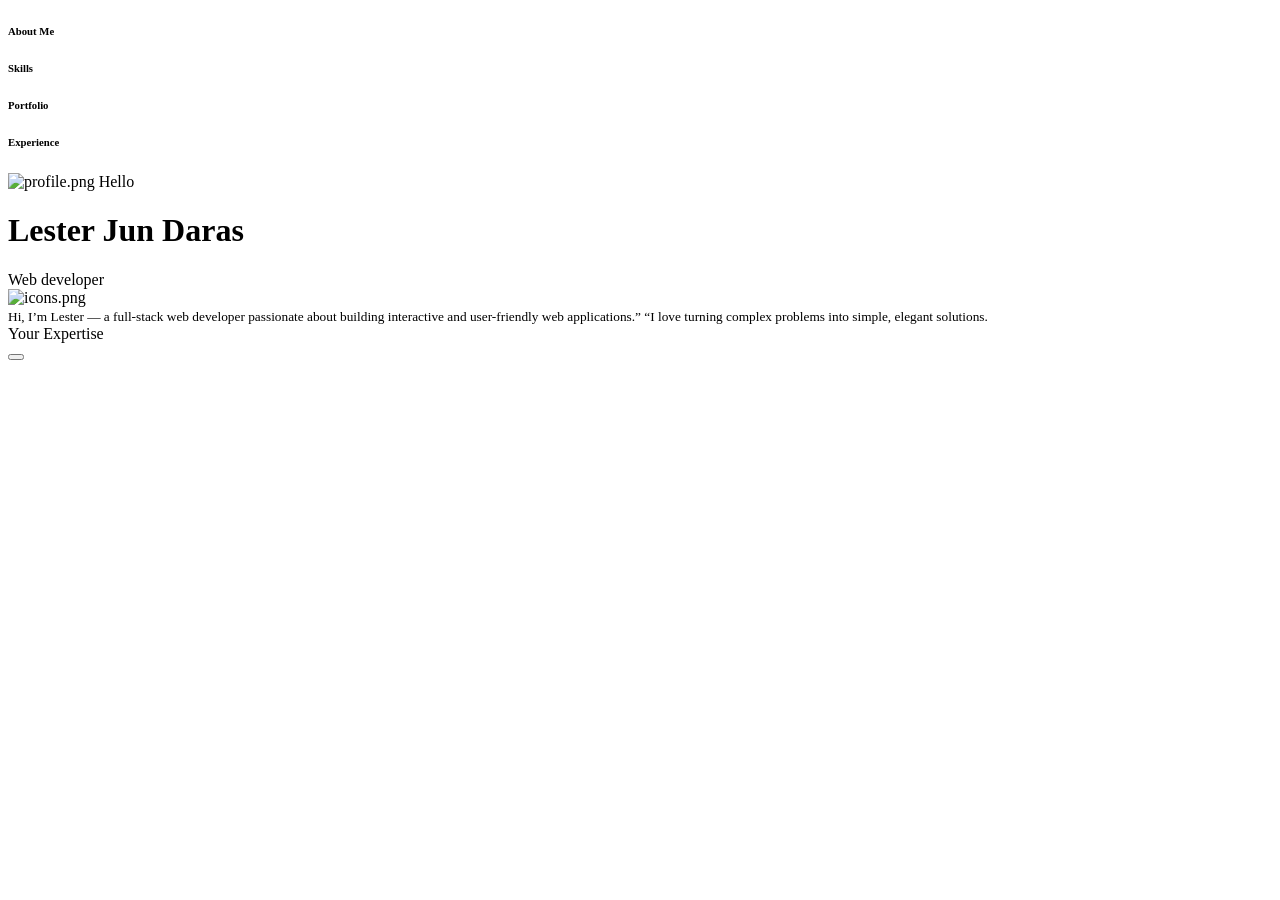
==== index.html @ d923a640 "Add initial HTML and CSS files for layout and styling" ====
<!DOCTYPE html>
<html lang="en">
<head>
    <meta charset="UTF-8">
    <meta name="viewport" content="width=device-width, initial-scale=1.0">
    <link rel="stylesheet" type="text/css" href="style.css">
    <title>Document</title>
</head>
<body>
    <div class="body-container">
        <!-- #region Side Nav -->
        <sidenav class="side-nav">
            <div>
                <h6>About Me</h6>
            </div>
            <div>
                <h6>Skills</h6>
            </div>
            <div>
                <h6>Portfolio</h6>
            </div>
            <div>
                <h6>Experience</h6>
            </div>
        </sidenav>
        <!-- #endregion -->
        <!-- #region Content -->
        <container class="content-container">
            <div class="home">
                <div class="home-container">
                    <div class="home-txt">
                        <img src="#" alt="profile.png">
                        <span>Hello</span>
                        <h1>Lester Jun Daras</h1> 
                        <span>Web developer</span>
                    </div>
                    <div class="home-img">
                        <div class="skills-crsl">
                            <img src="" alt="icons.png">
                        </div>
                    </div>
                </div>
            </div>
            <div class="about-me">
                <div class="abtme-container">
                    <div class="abtme-txt">
                        <small>
                            Hi, I’m Lester — a full-stack web developer passionate about building interactive and user-friendly web applications.”
                            “I love turning complex problems into simple, elegant solutions.
                        </small>
                    </div>
                    <div class="abtme-expertise">
                        Your Expertise
                    </div>
                </div>
            </div>
            <div class="skills-container">
                <div class="skills-content">
                    <!-- add for each for my skills -->
                    <div class="skills-item">
                        <icons></icons>
                        <small></small>
                    </div>
                </div>
            </div>
            <div class="exp-container">
                <!-- add foreach on exp -->
                <div class="exp-content">
                    <div class="exp-timeline"></div>
                    <div class="exp-divider"></div>
                    <div class="exp-content"></div>
                </div>
            </div>
            <div class="cntct-container">
                <div class="cntct-content">
                    <button></button>
                </div>
            </div>
        </container>
        <!-- #endregion -->
    </div>
    </body>
</html>
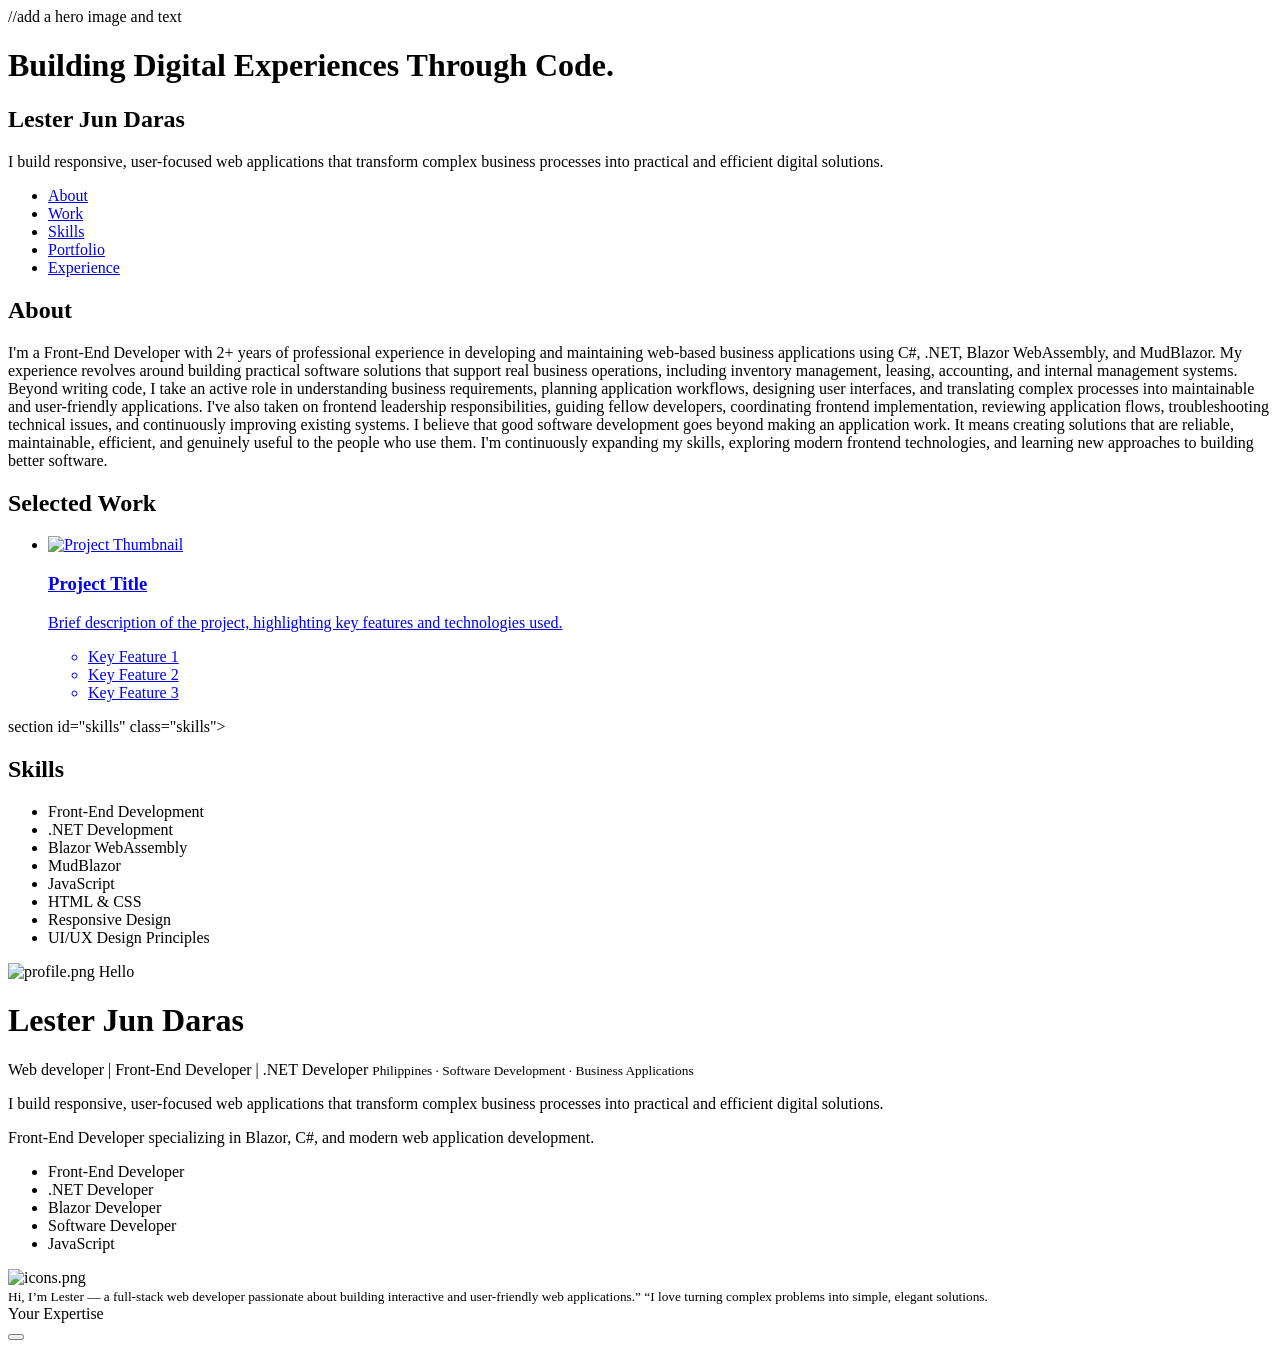
==== commit 67a1888d: "Enhance index.html with hero section, improved navigation, and detailed content for about, work, and" ====
--- a/index.html
+++ b/index.html
@@ -7,32 +7,108 @@
     <title>Document</title>
 </head>
 <body>
+    <header>
+        //add a hero image and text
+        <!-- <img src="#" alt="profile.png"> -->
+        <div class="hero-inner">
+            <div class="home-txt">
+                <h1>Building Digital Experiences Through Code.</h1> 
+            </div>
+        </div>
+    </header>
     <div class="body-container">
         <!-- #region Side Nav -->
-        <sidenav class="side-nav">
-            <div>
-                <h6>About Me</h6>
-            </div>
-            <div>
-                <h6>Skills</h6>
-            </div>
-            <div>
-                <h6>Portfolio</h6>
-            </div>
-            <div>
-                <h6>Experience</h6>
-            </div>
-        </sidenav>
+        
         <!-- #endregion -->
         <!-- #region Content -->
         <container class="content-container">
+            <aside>
+                <div>
+                    <h1>Lester Jun Daras</h1>
+                    <p>I build responsive, user-focused web applications that transform complex business processes into practical and efficient digital solutions.</p>
+                </div>
+                <nav class="side-nav">
+                    <ul>
+                        <li>
+                            <a href="#about">About</a>
+                        </li>
+                        <li>
+                            <a href="#work">Work</a>
+                        </li>
+                        <li>
+                            <a href="#skills">Skills</a>
+                        </li>
+                        <li>
+                            <a href="#portfolio">Portfolio</a>
+                        </li>
+                        <li>
+                            <a href="#experience">Experience</a>
+                        </li>
+                    </ul>
+                </nav>
+            </aside>
+            <main>
+                <section id="about" class="about">
+                    <h2>About</h2>
+                    <p>
+                        I'm a Front-End Developer with 2+ years of professional experience in developing and maintaining web-based business applications using C#, .NET, Blazor WebAssembly, and MudBlazor. My experience revolves around building practical software solutions that support real business operations, including inventory management, leasing, accounting, and internal management systems.
+                        Beyond writing code, I take an active role in understanding business requirements, planning application workflows, designing user interfaces, and translating complex processes into maintainable and user-friendly applications.
+                        I've also taken on frontend leadership responsibilities, guiding fellow developers, coordinating frontend implementation, reviewing application flows, troubleshooting technical issues, and continuously improving existing systems. 
+                        I believe that good software development goes beyond making an application work. It means creating solutions that are reliable, maintainable, efficient, and genuinely useful to the people who use them.
+                        I'm continuously expanding my skills, exploring modern frontend technologies, and learning new approaches to building better software.
+                    </p>
+                </section>
+                <section id="work" class="work">
+                    <h2>Selected Work</h2>
+                    <ul>
+                        <li>
+                            <a href="#">
+                                <div class="thumb" role="img" aria-label="Project Thumbnail">
+                                    <img src="#" alt="Project Thumbnail">
+                                </div>
+                                <div class="work-details">
+                                    <h3>Project Title</h3>
+                                    <p>Brief description of the project, highlighting key features and technologies used.</p>
+                                </div>
+                                <ul class="tags">
+                                    <li>Key Feature 1</li>
+                                    <li>Key Feature 2</li>
+                                    <li>Key Feature 3</li>
+                                </ul>
+                            </a>
+                        </li>
+                    </ul>
+                </section>
+                section id="skills" class="skills">
+                    <h2>Skills</h2>
+                    <ul>
+                        <li>Front-End Development</li>
+                        <li>.NET Development</li>
+                        <li>Blazor WebAssembly</li>
+                        <li>MudBlazor</li>
+                        <li>JavaScript</li>
+                        <li>HTML & CSS</li>
+                        <li>Responsive Design</li>
+                        <li>UI/UX Design Principles</li>
+                    </ul>
+            </main>
             <div class="home">
                 <div class="home-container">
                     <div class="home-txt">
                         <img src="#" alt="profile.png">
                         <span>Hello</span>
                         <h1>Lester Jun Daras</h1> 
-                        <span>Web developer</span>
+                        <span>Web developer | Front-End Developer | .NET Developer</span>
+                        <small>Philippines · Software Development · Business Applications</small>
+                        <p>I build responsive, user-focused web applications that transform complex business processes into practical and efficient digital solutions.</p>
+                        <p>Front-End Developer specializing in Blazor, C#, and modern web application development.</p>
+                        <ul>
+                            <li>Front-End Developer</li>
+                            <li>.NET Developer</li>
+                            <li>Blazor Developer</li>
+                            <li>Software Developer</li>
+                            <li>JavaScript</li>
+                        </ul>
                     </div>
                     <div class="home-img">
                         <div class="skills-crsl">
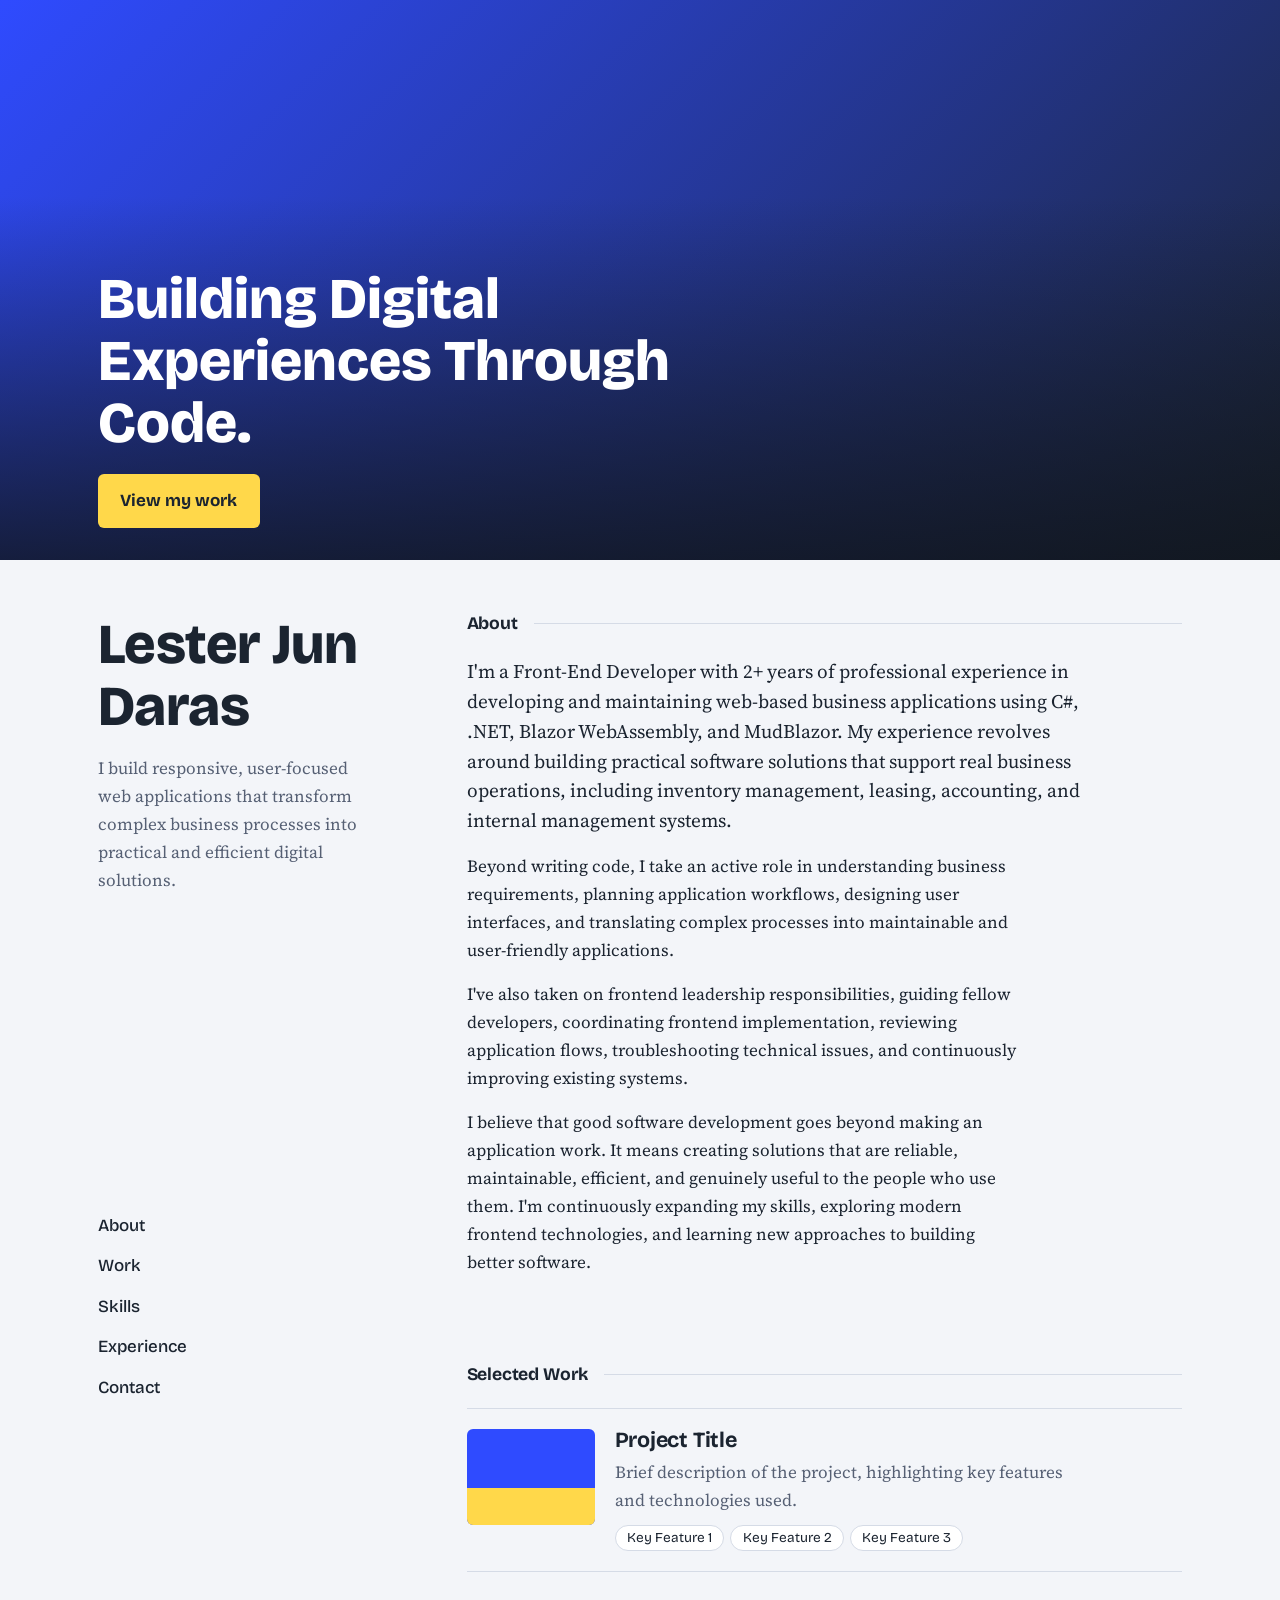
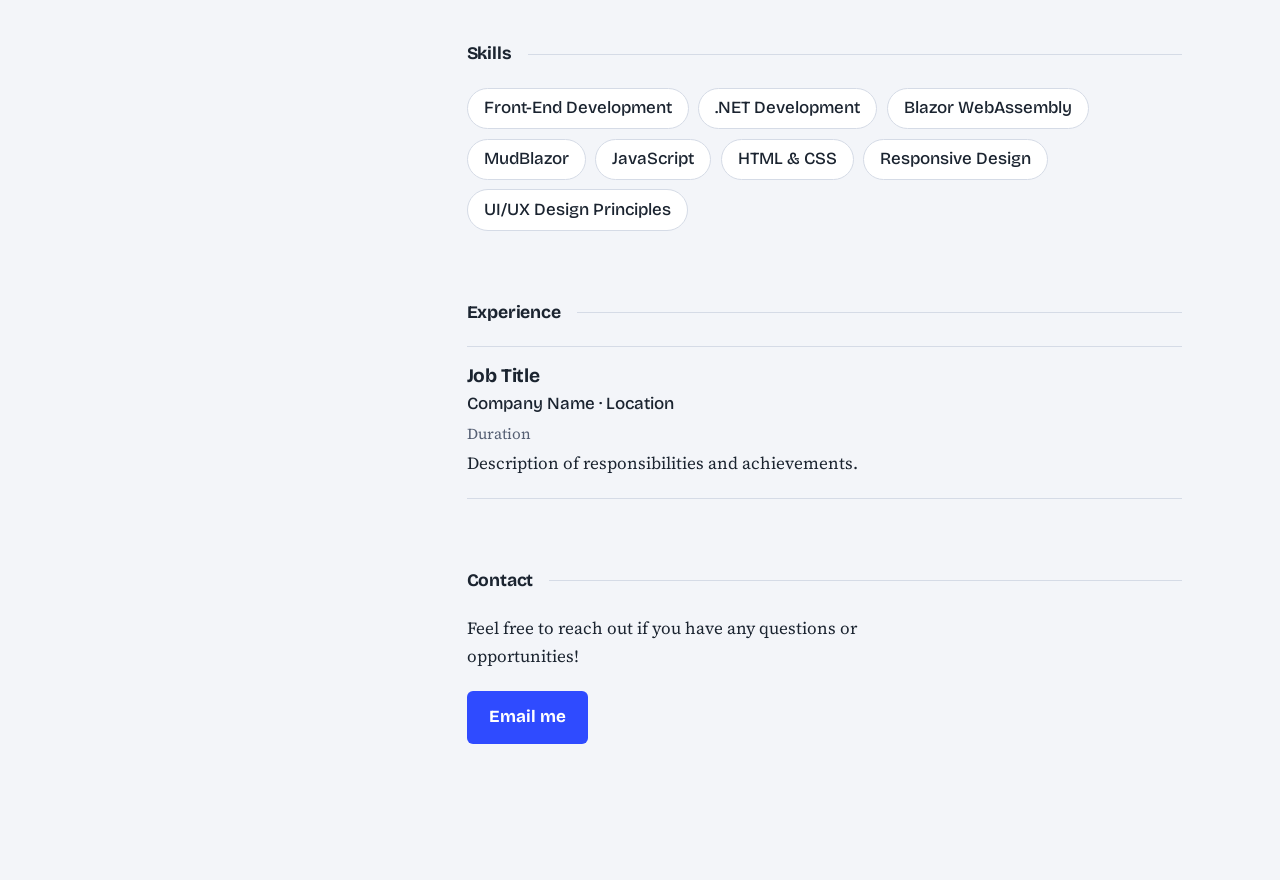
==== commit 828a6056: "Refactor CSS variables and enhance index.html with hero section, improved layout, and updated conten" ====
--- a/index.html
+++ b/index.html
@@ -3,47 +3,36 @@
 <head>
     <meta charset="UTF-8">
     <meta name="viewport" content="width=device-width, initial-scale=1.0">
-    <link rel="stylesheet" type="text/css" href="style.css">
-    <title>Document</title>
+    <link rel="preconnect" href="https://fonts.googleapis.com">
+    <link href="https://fonts.googleapis.com/css2?family=Bricolage+Grotesque:wght@500;700;800&family=Source+Serif+4:wght@400;600&display=swap" rel="stylesheet">
+    <link rel="stylesheet" type="text/css" href="css/style.css">
+    <title>Lester Jun Daras – Front-End Developer</title>
 </head>
 <body>
-    <header>
-        //add a hero image and text
-        <!-- <img src="#" alt="profile.png"> -->
+    <header class="hero">
+        <!-- Put your photo at images/hero.jpg (landscape, 1600px+ wide). It is hidden automatically if the file is missing. -->
+        <img src="images/hero.jpg" alt="Lester Jun Daras" onerror="this.style.display='none'">
         <div class="hero-inner">
             <div class="home-txt">
-                <h1>Building Digital Experiences Through Code.</h1> 
+                <p class="hero-title">Building Digital Experiences Through Code.</p>
+                <a class="btn" href="#work">View my work</a>
             </div>
         </div>
     </header>
     <div class="body-container">
-        <!-- #region Side Nav -->
-        
-        <!-- #endregion -->
-        <!-- #region Content -->
-        <container class="content-container">
+        <div class="content-container">
             <aside>
                 <div>
                     <h1>Lester Jun Daras</h1>
                     <p>I build responsive, user-focused web applications that transform complex business processes into practical and efficient digital solutions.</p>
                 </div>
-                <nav class="side-nav">
+                <nav class="side-nav" aria-label="Sections">
                     <ul>
-                        <li>
-                            <a href="#about">About</a>
-                        </li>
-                        <li>
-                            <a href="#work">Work</a>
-                        </li>
-                        <li>
-                            <a href="#skills">Skills</a>
-                        </li>
-                        <li>
-                            <a href="#portfolio">Portfolio</a>
-                        </li>
-                        <li>
-                            <a href="#experience">Experience</a>
-                        </li>
+                        <li><a href="#about">About</a></li>
+                        <li><a href="#work">Work</a></li>
+                        <li><a href="#skills">Skills</a></li>
+                        <li><a href="#experience">Experience</a></li>
+                        <li><a href="#contact">Contact</a></li>
                     </ul>
                 </nav>
             </aside>
@@ -52,10 +41,15 @@
                     <h2>About</h2>
                     <p>
                         I'm a Front-End Developer with 2+ years of professional experience in developing and maintaining web-based business applications using C#, .NET, Blazor WebAssembly, and MudBlazor. My experience revolves around building practical software solutions that support real business operations, including inventory management, leasing, accounting, and internal management systems.
+                    </p>
+                    <p>
                         Beyond writing code, I take an active role in understanding business requirements, planning application workflows, designing user interfaces, and translating complex processes into maintainable and user-friendly applications.
-                        I've also taken on frontend leadership responsibilities, guiding fellow developers, coordinating frontend implementation, reviewing application flows, troubleshooting technical issues, and continuously improving existing systems. 
-                        I believe that good software development goes beyond making an application work. It means creating solutions that are reliable, maintainable, efficient, and genuinely useful to the people who use them.
-                        I'm continuously expanding my skills, exploring modern frontend technologies, and learning new approaches to building better software.
+                    </p>
+                    <p>
+                        I've also taken on frontend leadership responsibilities, guiding fellow developers, coordinating frontend implementation, reviewing application flows, troubleshooting technical issues, and continuously improving existing systems.
+                    </p>
+                    <p>
+                        I believe that good software development goes beyond making an application work. It means creating solutions that are reliable, maintainable, efficient, and genuinely useful to the people who use them. I'm continuously expanding my skills, exploring modern frontend technologies, and learning new approaches to building better software.
                     </p>
                 </section>
                 <section id="work" class="work">
@@ -63,8 +57,8 @@
                     <ul>
                         <li>
                             <a href="#">
-                                <div class="thumb" role="img" aria-label="Project Thumbnail">
-                                    <img src="#" alt="Project Thumbnail">
+                                <div class="thumb">
+                                    <img src="images/project1.jpg" alt="Project Thumbnail" onerror="this.style.display='none'">
                                 </div>
                                 <div class="work-details">
                                     <h3>Project Title</h3>
@@ -79,7 +73,7 @@
                         </li>
                     </ul>
                 </section>
-                section id="skills" class="skills">
+                <section id="skills" class="skills">
                     <h2>Skills</h2>
                     <ul>
                         <li>Front-End Development</li>
@@ -87,73 +81,29 @@
                         <li>Blazor WebAssembly</li>
                         <li>MudBlazor</li>
                         <li>JavaScript</li>
-                        <li>HTML & CSS</li>
+                        <li>HTML &amp; CSS</li>
                         <li>Responsive Design</li>
                         <li>UI/UX Design Principles</li>
                     </ul>
+                </section>
+                <section id="experience" class="experience">
+                    <h2>Experience</h2>
+                    <ul>
+                        <li>
+                            <h3>Job Title</h3>
+                            <p class="company">Company Name · Location</p>
+                            <p class="duration">Duration</p>
+                            <p>Description of responsibilities and achievements.</p>
+                        </li>
+                    </ul>
+                </section>
+                <section id="contact" class="contact">
+                    <h2>Contact</h2>
+                    <p>Feel free to reach out if you have any questions or opportunities!</p>
+                    <a class="btn" href="mailto:you@example.com">Email me</a>
+                </section>
             </main>
-            <div class="home">
-                <div class="home-container">
-                    <div class="home-txt">
-                        <img src="#" alt="profile.png">
-                        <span>Hello</span>
-                        <h1>Lester Jun Daras</h1> 
-                        <span>Web developer | Front-End Developer | .NET Developer</span>
-                        <small>Philippines · Software Development · Business Applications</small>
-                        <p>I build responsive, user-focused web applications that transform complex business processes into practical and efficient digital solutions.</p>
-                        <p>Front-End Developer specializing in Blazor, C#, and modern web application development.</p>
-                        <ul>
-                            <li>Front-End Developer</li>
-                            <li>.NET Developer</li>
-                            <li>Blazor Developer</li>
-                            <li>Software Developer</li>
-                            <li>JavaScript</li>
-                        </ul>
-                    </div>
-                    <div class="home-img">
-                        <div class="skills-crsl">
-                            <img src="" alt="icons.png">
-                        </div>
-                    </div>
-                </div>
-            </div>
-            <div class="about-me">
-                <div class="abtme-container">
-                    <div class="abtme-txt">
-                        <small>
-                            Hi, I’m Lester — a full-stack web developer passionate about building interactive and user-friendly web applications.”
-                            “I love turning complex problems into simple, elegant solutions.
-                        </small>
-                    </div>
-                    <div class="abtme-expertise">
-                        Your Expertise
-                    </div>
-                </div>
-            </div>
-            <div class="skills-container">
-                <div class="skills-content">
-                    <!-- add for each for my skills -->
-                    <div class="skills-item">
-                        <icons></icons>
-                        <small></small>
-                    </div>
-                </div>
-            </div>
-            <div class="exp-container">
-                <!-- add foreach on exp -->
-                <div class="exp-content">
-                    <div class="exp-timeline"></div>
-                    <div class="exp-divider"></div>
-                    <div class="exp-content"></div>
-                </div>
-            </div>
-            <div class="cntct-container">
-                <div class="cntct-content">
-                    <button></button>
-                </div>
-            </div>
-        </container>
-        <!-- #endregion -->
+        </div>
     </div>
-    </body>
-</html>
+</body>
+</html>
--- a/css/style.css
+++ b/css/style.css
@@ -0,0 +1,347 @@
+/* ---------- Tokens ---------- */
+:root {
+    --paper: #F3F5F9;
+    --surface: #FFFFFF;
+    --ink: #1B2430;
+    --muted: #566074;
+    --line: #D5DBE6;
+    --accent: #2F4BFF;
+    --accent-ink: #FFFFFF;
+    --signal: #FFD84A;
+    --display: "Bricolage Grotesque", "Helvetica Neue", Arial, sans-serif;
+    --body: "Source Serif 4", Georgia, "Times New Roman", serif;
+}
+
+@media (prefers-color-scheme: dark) {
+    :root {
+        --paper: #10151D;
+        --surface: #171E29;
+        --ink: #EAEEF5;
+        --muted: #99A3B5;
+        --line: #2B3443;
+        --accent: #7F93FF;
+        --accent-ink: #10151D;
+        color-scheme: dark;
+    }
+}
+
+/* ---------- Base ---------- */
+*, *::before, *::after { box-sizing: border-box; }
+
+html { scroll-behavior: smooth; }
+
+body {
+    margin: 0;
+    background: var(--paper);
+    color: var(--ink);
+    font-family: var(--body);
+    font-size: 1.0625rem;
+    line-height: 1.65;
+}
+
+h1, h2, h3 {
+    font-family: var(--display);
+    line-height: 1.1;
+    margin: 0;
+    letter-spacing: -0.01em;
+}
+
+a { color: inherit; }
+
+:focus-visible {
+    outline: 3px solid var(--accent);
+    outline-offset: 3px;
+    border-radius: 2px;
+}
+
+.btn {
+    display: inline-block;
+    background: var(--accent);
+    color: var(--accent-ink);
+    font-family: var(--display);
+    font-weight: 700;
+    text-decoration: none;
+    padding: 0.8rem 1.4rem;
+    border-radius: 6px;
+    transition: transform 0.15s;
+}
+.btn:hover { transform: translateY(-2px); }
+
+/* ---------- Hero ---------- */
+.hero {
+    position: relative;
+    min-height: min(72vh, 560px);
+    display: flex;
+    align-items: flex-end;
+    background: linear-gradient(135deg, var(--accent), var(--ink));
+    overflow: hidden;
+}
+
+.hero img {
+    position: absolute;
+    inset: 0;
+    width: 100%;
+    height: 100%;
+    object-fit: cover;
+}
+
+/* dark fade so the text stays readable on any photo */
+.hero::after {
+    content: "";
+    position: absolute;
+    inset: 0;
+    background: linear-gradient(to top, rgba(16, 21, 29, 0.8), rgba(16, 21, 29, 0) 65%);
+}
+
+.hero-inner {
+    position: relative;
+    z-index: 1;
+    width: 100%;
+    max-width: 1180px;
+    margin: 0 auto;
+    padding: 2rem clamp(1rem, 4vw, 3rem);
+    color: #fff;
+}
+
+.hero-title {
+    font-family: var(--display);
+    font-weight: 800;
+    font-size: clamp(2rem, 5vw, 3.6rem);
+    line-height: 1.08;
+    max-width: 18ch;
+    margin: 0 0 1.25rem;
+}
+
+.hero .btn {
+    background: var(--signal);
+    color: #1B2430;
+}
+
+/* ---------- Layout ---------- */
+.content-container {
+    display: grid;
+    grid-template-columns: minmax(260px, 34%) 1fr;
+    max-width: 1180px;
+    margin: 0 auto;
+    padding: 0 clamp(1rem, 4vw, 3rem);
+}
+
+aside {
+    position: sticky;
+    top: 0;
+    align-self: start;
+    height: 100vh;
+    height: 100dvh;
+    padding: clamp(2rem, 6vh, 4rem) 2rem clamp(2rem, 6vh, 4rem) 0;
+    display: flex;
+    flex-direction: column;
+    justify-content: space-between;
+}
+
+aside h1 {
+    font-size: clamp(2.2rem, 4.4vw, 3.6rem);
+    font-weight: 800;
+}
+
+aside p {
+    margin: 1rem 0 0;
+    color: var(--muted);
+    max-width: 30ch;
+}
+
+.side-nav ul {
+    list-style: none;
+    margin: 0;
+    padding: 0;
+    display: grid;
+    gap: 0.35rem;
+    font-family: var(--display);
+    font-weight: 500;
+}
+
+.side-nav a {
+    display: inline-block;
+    padding: 0.15rem 0;
+    text-decoration: none;
+    border-bottom: 2px solid transparent;
+}
+.side-nav a:hover { border-color: var(--accent); }
+
+main {
+    padding: clamp(2rem, 6vh, 4rem) 0 4rem;
+}
+
+section {
+    padding-bottom: 4.5rem;
+}
+
+section > h2 {
+    font-size: 1.1rem;
+    font-weight: 700;
+    margin-bottom: 1.5rem;
+    display: flex;
+    align-items: center;
+    gap: 1rem;
+}
+
+section > h2::after {
+    content: "";
+    flex: 1;
+    height: 1px;
+    background: var(--line);
+}
+
+/* ---------- About ---------- */
+.about p {
+    max-width: 62ch;
+    margin: 0 0 1rem;
+}
+.about p:first-of-type {
+    font-size: 1.2rem;
+    line-height: 1.55;
+}
+
+/* ---------- Work ---------- */
+.work > ul {
+    list-style: none;
+    margin: 0;
+    padding: 0;
+}
+
+.work > ul > li {
+    border-top: 1px solid var(--line);
+}
+.work > ul > li:last-child {
+    border-bottom: 1px solid var(--line);
+}
+
+.work > ul > li > a {
+    display: grid;
+    grid-template-columns: 8rem 1fr;
+    grid-template-areas:
+        "thumb details"
+        "thumb tags";
+    column-gap: 1.25rem;
+    align-content: start;
+    padding: 1.25rem 0;
+    text-decoration: none;
+    transition: background 0.2s;
+}
+.work > ul > li > a:hover { background: var(--surface); }
+
+.thumb {
+    grid-area: thumb;
+    aspect-ratio: 4 / 3;
+    border-radius: 6px;
+    overflow: hidden;
+    position: relative;
+    background: var(--accent);
+}
+.thumb::after {
+    content: "";
+    position: absolute;
+    inset: auto 0 0 0;
+    height: 38%;
+    background: var(--signal);
+    z-index: 0;
+}
+.thumb img {
+    position: relative;
+    z-index: 1;
+    width: 100%;
+    height: 100%;
+    object-fit: cover;
+    display: block;
+}
+
+.work-details { grid-area: details; }
+.work-details h3 { font-size: 1.35rem; }
+.work-details p {
+    margin: 0.35rem 0 0.7rem;
+    color: var(--muted);
+    max-width: 52ch;
+}
+
+.tags {
+    grid-area: tags;
+    display: flex;
+    flex-wrap: wrap;
+    gap: 0.4rem;
+    list-style: none;
+    margin: 0;
+    padding: 0;
+    font-family: var(--display);
+    font-size: 0.85rem;
+}
+.tags li {
+    border: 1px solid var(--line);
+    border-radius: 99px;
+    padding: 0.05rem 0.7rem;
+    background: var(--surface);
+}
+
+/* ---------- Skills ---------- */
+.skills ul {
+    list-style: none;
+    margin: 0;
+    padding: 0;
+    display: flex;
+    flex-wrap: wrap;
+    gap: 0.6rem;
+    font-family: var(--display);
+    font-weight: 500;
+}
+.skills li {
+    border: 1px solid var(--line);
+    background: var(--surface);
+    border-radius: 99px;
+    padding: 0.35rem 1rem;
+}
+
+/* ---------- Experience ---------- */
+.experience ul {
+    list-style: none;
+    margin: 0;
+    padding: 0;
+}
+.experience li {
+    padding: 1.1rem 0;
+    border-top: 1px solid var(--line);
+}
+.experience li:last-child { border-bottom: 1px solid var(--line); }
+.experience h3 { font-size: 1.2rem; margin-bottom: 0.25rem; }
+.experience p { margin: 0.2rem 0; max-width: 62ch; }
+.experience .company { font-family: var(--display); font-weight: 500; }
+.experience .duration { color: var(--muted); font-size: 0.95rem; }
+
+/* ---------- Contact ---------- */
+.contact p {
+    max-width: 52ch;
+    margin: 0 0 1.25rem;
+}
+
+/* ---------- Responsive ---------- */
+@media (max-width: 820px) {
+    .content-container { grid-template-columns: 1fr; }
+
+    aside {
+        position: static;
+        height: auto;
+        padding: 2rem 0 0;
+        gap: 1.5rem;
+    }
+
+    .side-nav ul {
+        grid-auto-flow: column;
+        justify-content: start;
+        gap: 1.25rem;
+        overflow-x: auto;
+    }
+
+    .work > ul > li > a { grid-template-columns: 5.5rem 1fr; }
+}
+
+@media (prefers-reduced-motion: reduce) {
+    html { scroll-behavior: auto; }
+    * { transition: none !important; }
+}
